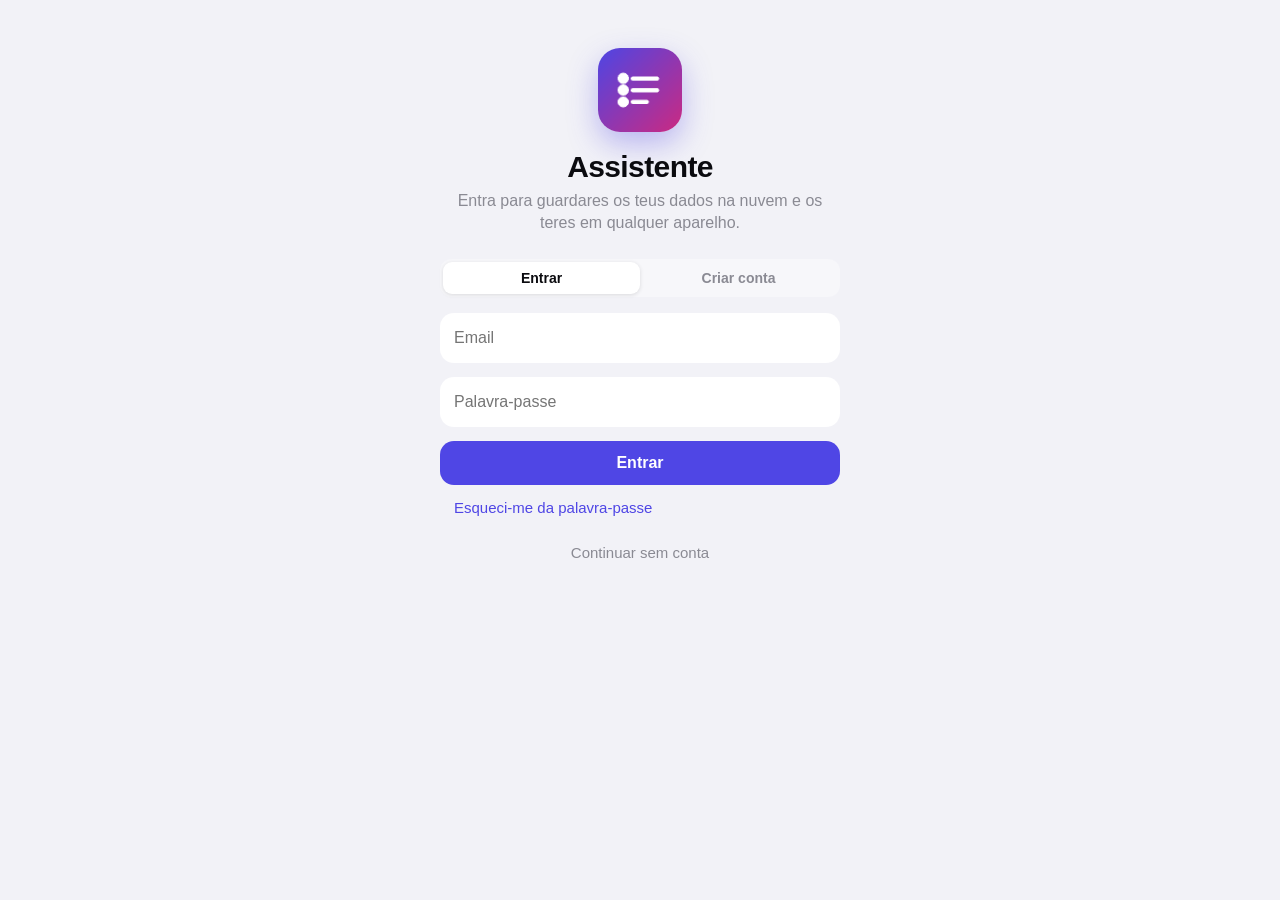
==== index.html @ 020ef9e4 "Cópia de segurança: exportar dados para ficheiro e repor sem duplicar Co-Authored-By: Claude Opus 5." ====
<!doctype html>
<html lang="pt">
<head>
  <meta charset="utf-8">
  <meta name="viewport" content="width=device-width, initial-scale=1, viewport-fit=cover">
  <meta name="theme-color" content="#f2f2f7" media="(prefers-color-scheme: light)">
  <meta name="theme-color" content="#000000" media="(prefers-color-scheme: dark)">
  <meta name="apple-mobile-web-app-capable" content="yes">
  <meta name="apple-mobile-web-app-status-bar-style" content="default">
  <meta name="apple-mobile-web-app-title" content="Assistente">
  <title>Assistente</title>
  <link rel="manifest" href="manifest.json">
  <link rel="apple-touch-icon" href="icons/icon-180.png">
  <link rel="stylesheet" href="style.css">
</head>
<body>
  <header class="topo">
    <h1 id="titulo">Início</h1>
  </header>

  <main id="conteudo"></main>

  <nav class="barra" id="barra"></nav>

  <!-- Folha (janela que sobe de baixo) usada para criar/editar tudo -->
  <dialog id="folha" class="folha"></dialog>

  <script src="db.js"></script>
  <script src="app.js"></script>
  <script src="financas.js"></script>
  <script src="nuvem.js"></script>
  <script src="copia.js"></script>
  <script src="arranque.js"></script>
</body>
</html>
---- style.css ----
/* ===== Cores (claro / escuro automático) ===== */
:root {
  --fundo: #f2f2f7;
  --cartao: #ffffff;
  --cartao-2: #f7f7fa;
  --texto: #0b0b0f;
  --suave: #8a8a93;
  --linha: rgba(60, 60, 67, .12);
  --acento: #4f46e5;
  --acento-suave: rgba(79, 70, 229, .12);
  --positivo: #15a34a;
  --negativo: #e11d48;
  --sombra: 0 1px 2px rgba(0,0,0,.04), 0 6px 20px rgba(0,0,0,.05);
  --barra: rgba(255, 255, 255, .78);
  --raio: 20px;
  --fundo-folha: #f2f2f7;
}
@media (prefers-color-scheme: dark) {
  :root {
    --fundo: #000000;
    --cartao: #1c1c1e;
    --cartao-2: #2c2c2e;
    --texto: #f5f5f7;
    --suave: #8e8e93;
    --linha: rgba(255, 255, 255, .1);
    --acento: #7c7cff;
    --acento-suave: rgba(124, 124, 255, .16);
    --positivo: #30d158;
    --negativo: #ff4d6d;
    --sombra: none;
    --barra: rgba(22, 22, 24, .78);
    --fundo-folha: #111113;
  }
}

* { box-sizing: border-box; -webkit-tap-highlight-color: transparent; }
html, body { margin: 0; min-height: 100%; }
body {
  font-family: -apple-system, BlinkMacSystemFont, "SF Pro Text", "Segoe UI", Roboto, sans-serif;
  background: var(--fundo);
  color: var(--texto);
  -webkit-font-smoothing: antialiased;
  font-variant-numeric: tabular-nums;
}
button, input, select, textarea { font: inherit; color: inherit; }
button { cursor: pointer; }

/* ===== Topo ===== */
.topo {
  position: sticky; top: 0; z-index: 5;
  padding: calc(env(safe-area-inset-top) + 10px) 20px 10px;
  background: var(--fundo);
}
.topo h1 { margin: 0; font-size: 32px; font-weight: 800; letter-spacing: -.02em; }

main { padding: 4px 16px calc(env(safe-area-inset-bottom) + 120px); }

/* ===== Barra de navegação ===== */
.barra {
  position: fixed; left: 12px; right: 12px;
  bottom: calc(env(safe-area-inset-bottom) + 10px);
  z-index: 10;
  display: flex;
  background: var(--barra);
  -webkit-backdrop-filter: saturate(180%) blur(20px);
  backdrop-filter: saturate(180%) blur(20px);
  border: 1px solid var(--linha);
  border-radius: 26px;
  padding: 6px;
  box-shadow: 0 10px 30px rgba(0,0,0,.12);
}
.barra button {
  flex: 1; border: 0; background: none;
  color: var(--suave);
  font-size: 10.5px; font-weight: 600;
  padding: 7px 0 5px;
  border-radius: 20px;
  display: flex; flex-direction: column; align-items: center; gap: 3px;
  transition: background .2s, color .2s;
}
.barra svg { width: 24px; height: 24px; }
.barra button.ativo { color: var(--acento); background: var(--acento-suave); }

/* ===== Blocos ===== */
.cartao {
  background: var(--cartao);
  border-radius: var(--raio);
  padding: 16px;
  margin-bottom: 12px;
  box-shadow: var(--sombra);
}
.toque { transition: transform .12s ease; }
.toque:active { transform: scale(.97); }

.secao {
  display: flex; align-items: baseline; justify-content: space-between;
  margin: 22px 4px 10px;
}
.secao h2 { margin: 0; font-size: 20px; font-weight: 700; letter-spacing: -.01em; }
.secao button { border: 0; background: none; color: var(--acento); font-weight: 600; font-size: 15px; padding: 4px; }

.subtitulo { color: var(--suave); margin: 0 4px 16px; font-size: 15px; }
.suave { color: var(--suave); }
.pos { color: var(--positivo); }
.neg { color: var(--negativo); }

/* Cartão de destaque (património) */
.destaque {
  background: linear-gradient(135deg, #4f46e5 0%, #7c3aed 55%, #db2777 120%);
  color: #fff;
  border-radius: 24px;
  padding: 20px;
  margin-bottom: 12px;
  box-shadow: 0 12px 30px rgba(79, 70, 229, .35);
}
.destaque small { opacity: .8; font-size: 13px; font-weight: 500; }
.destaque .grande { font-size: 36px; font-weight: 800; letter-spacing: -.02em; margin: 2px 0 14px; }
.destaque .linha-dupla { display: flex; gap: 10px; }
.destaque .linha-dupla > div {
  flex: 1; background: rgba(255,255,255,.16); border-radius: 14px; padding: 10px 12px;
}
.destaque .linha-dupla b { display: block; font-size: 17px; margin-top: 2px; }

/* Ações rápidas */
.rapidas { display: grid; grid-template-columns: repeat(3, 1fr); gap: 10px; margin-bottom: 4px; }
.rapidas button {
  border: 0; background: var(--cartao); border-radius: 18px;
  padding: 14px 6px; box-shadow: var(--sombra);
  display: flex; flex-direction: column; align-items: center; gap: 6px;
  font-size: 13px; font-weight: 600;
}
.rapidas .ic { font-size: 22px; width: 42px; height: 42px; border-radius: 14px;
  display: grid; place-items: center; background: var(--acento-suave); }

/* Listas (linhas dentro de um cartão) */
.lista { background: var(--cartao); border-radius: var(--raio); box-shadow: var(--sombra); overflow: hidden; margin-bottom: 12px; }
.linha {
  display: flex; align-items: center; gap: 12px;
  padding: 12px 16px; min-height: 60px;
  position: relative;
}
.linha + .linha::before {
  content: ""; position: absolute; top: 0; right: 0; left: 68px;
  border-top: 1px solid var(--linha);
}
.linha:active { background: var(--cartao-2); }
.icone {
  flex: none; width: 40px; height: 40px; border-radius: 12px;
  display: grid; place-items: center; font-size: 20px;
  background: var(--cartao-2);
}
.linha .meio { flex: 1; min-width: 0; }
.linha .meio b { display: block; font-weight: 600; font-size: 16px; white-space: nowrap; overflow: hidden; text-overflow: ellipsis; }
.linha .meio span { display: block; color: var(--suave); font-size: 13px; margin-top: 1px; white-space: nowrap; overflow: hidden; text-overflow: ellipsis; }
.linha .valor { font-weight: 700; font-size: 16px; text-align: right; white-space: nowrap; }
.linha .valor small { display: block; font-weight: 500; font-size: 12px; color: var(--suave); }

.dia { margin: 18px 6px 8px; font-size: 13px; font-weight: 600; color: var(--suave); text-transform: uppercase; letter-spacing: .03em; display: flex; justify-content: space-between; }

/* Notas */
.nota h3 { margin: 0 0 4px; font-size: 17px; }
.nota p { margin: 0 0 8px; color: var(--suave); font-size: 15px; line-height: 1.35;
  display: -webkit-box; -webkit-line-clamp: 3; -webkit-box-orient: vertical; overflow: hidden; white-space: pre-wrap; }
.nota small { color: var(--suave); font-size: 12px; }

.pesquisa {
  width: 100%; border: 0; border-radius: 12px;
  padding: 11px 14px 11px 38px; font-size: 16px;
  background: var(--cartao-2) url("data:image/svg+xml,%3Csvg xmlns='http://www.w3.org/2000/svg' width='18' height='18' fill='none' stroke='%238a8a93' stroke-width='2.2' stroke-linecap='round'%3E%3Ccircle cx='8' cy='8' r='6'/%3E%3Cpath d='m13 13 3.5 3.5'/%3E%3C/svg%3E") 12px center no-repeat;
  margin-bottom: 14px;
  outline: none;
}

.vazio { text-align: center; color: var(--suave); padding: 40px 24px; line-height: 1.5; }
.vazio .grande-ic { font-size: 44px; margin-bottom: 6px; }
.vazio button { margin-top: 14px; }

.em-breve { text-align: center; color: var(--suave); padding: 60px 20px; line-height: 1.5; }
.em-breve div { font-size: 52px; }

/* Segmentos (estilo iOS) */
.segmentos {
  display: flex; background: var(--cartao-2);
  border-radius: 12px; padding: 3px; margin-bottom: 16px;
}
.segmentos button {
  flex: 1; border: 0; background: none; border-radius: 9px;
  padding: 8px 4px; font-size: 14px; font-weight: 600; color: var(--suave);
  transition: background .2s, color .2s;
}
.segmentos button.ativo { background: var(--cartao); color: var(--texto); box-shadow: 0 1px 4px rgba(0,0,0,.12); }
.cartao-2 .segmentos button.ativo { background: var(--cartao); }

/* Seletor de mês */
.mes {
  display: flex; align-items: center; justify-content: space-between;
  margin: 0 0 12px;
}
.mes b { font-size: 17px; }
.mes button {
  border: 0; width: 38px; height: 38px; border-radius: 50%;
  background: var(--cartao); box-shadow: var(--sombra); font-size: 18px; color: var(--acento);
}

/* Resumo */
.tres { display: grid; grid-template-columns: repeat(3, 1fr); gap: 8px; margin-bottom: 12px; }
.tres .cartao { margin: 0; padding: 12px; }
.tres small { color: var(--suave); font-size: 12px; font-weight: 600; }
.tres b { display: block; font-size: 16px; margin-top: 4px; white-space: nowrap; }

.barra-cat { margin: 12px 0; }
.barra-cat .topo-cat { display: flex; justify-content: space-between; font-size: 15px; margin-bottom: 6px; }
.barra-cat .topo-cat span:last-child { font-weight: 700; }
.barra-cat .trilho { height: 8px; border-radius: 4px; background: var(--cartao-2); overflow: hidden; }
.barra-cat .enche { height: 100%; border-radius: 4px; background: var(--acento); }

/* Botões */
.btn {
  border: 0; border-radius: 14px; padding: 13px 18px;
  font-weight: 600; font-size: 16px;
  background: var(--acento); color: #fff;
}
.btn.claro { background: var(--acento-suave); color: var(--acento); }
.btn.perigo { background: none; color: var(--negativo); width: 100%; margin-top: 8px; }
.btn.largo { width: 100%; }

.fab {
  position: fixed; z-index: 9;
  right: 20px;
  bottom: calc(env(safe-area-inset-bottom) + 92px);
  width: 58px; height: 58px; border-radius: 20px;
  border: 0; background: var(--acento); color: #fff;
  display: grid; place-items: center;
  box-shadow: 0 10px 24px rgba(79, 70, 229, .45);
  transition: transform .12s;
}
.fab:active { transform: scale(.92); }
.fab svg { width: 28px; height: 28px; }

/* ===== Folha (bottom sheet) ===== */
/* O <dialog> é um contentor transparente do tamanho do ecrã visível;
   a caixa (.folha-caixa) encosta em baixo e nunca passa para baixo da barra de estado. */
html.folha-aberta, html.folha-aberta body { overflow: hidden; }
.folha {
  position: fixed; left: 0; right: 0; top: 0; bottom: auto;
  width: 100%; max-width: 100%; height: 100%; max-height: none;
  margin: 0; border: 0; background: transparent; color: var(--texto);
  padding: calc(env(safe-area-inset-top) + 12px) 0 0;
  overflow: hidden;
}
.folha[open] { display: flex; flex-direction: column; justify-content: flex-end; }
.folha::backdrop { background: rgba(0,0,0,.45); }
.folha-caixa {
  display: flex; flex-direction: column;
  max-height: 100%; min-height: 0;
  background: var(--fundo-folha);
  border-radius: 22px 22px 0 0;
  overflow: hidden;
  animation: subir .28s cubic-bezier(.2,.9,.3,1);
}
@keyframes subir { from { transform: translateY(100%); } to { transform: none; } }
@media (min-width: 600px) {
  .folha[open] { justify-content: center; align-items: center; padding: 24px; }
  .folha-caixa { width: 520px; max-height: 90%; border-radius: 22px; animation: none; }
}
.folha-topo {
  flex: none; position: relative;
  display: grid; grid-template-columns: 1fr auto 1fr; align-items: center;
  padding: 16px 16px 10px; background: var(--fundo-folha);
  border-bottom: 1px solid var(--linha);
}
.folha-topo::before {
  content: ""; position: absolute; top: 6px; left: 50%; transform: translateX(-50%);
  width: 36px; height: 5px; border-radius: 3px; background: var(--linha);
}
.folha-topo b { font-size: 17px; text-align: center; white-space: nowrap; }
.folha-topo button { border: 0; background: none; font-size: 16px; padding: 6px 2px; color: var(--acento); min-height: 40px; }
.folha-topo > :first-child { justify-self: start; }
.folha-topo > :last-child { justify-self: end; }
.folha-topo button.guardar { font-weight: 700; }
.folha-corpo {
  flex: 1 1 auto; min-height: 0;
  overflow-y: auto; -webkit-overflow-scrolling: touch;
  overscroll-behavior: contain;
  padding: 12px 16px 24px;
}
.folha-corpo:last-child { padding-bottom: calc(env(safe-area-inset-bottom) + 24px); }
.folha-rodape {
  flex: none;
  padding: 10px 16px calc(env(safe-area-inset-bottom) + 10px);
  background: var(--fundo-folha);
  border-top: 1px solid var(--linha);
}
.folha .folha-rodape .btn { margin: 0; }

.campo { margin-bottom: 14px; }
.campo label { display: block; font-size: 13px; font-weight: 600; color: var(--suave); margin: 0 4px 6px; text-transform: uppercase; letter-spacing: .03em; }
.campo input, .campo select, .campo textarea {
  width: 100%; border: 0; border-radius: 14px;
  background: var(--cartao); padding: 13px 14px;
  font-size: 16px; outline: none;
  -webkit-appearance: none; appearance: none;
}
.campo select {
  background-image: url("data:image/svg+xml,%3Csvg xmlns='http://www.w3.org/2000/svg' width='12' height='8' fill='none' stroke='%238a8a93' stroke-width='2' stroke-linecap='round'%3E%3Cpath d='m1 1 5 5 5-5'/%3E%3C/svg%3E");
  background-repeat: no-repeat; background-position: right 14px center;
}
.campo textarea { min-height: min(220px, 30vh); min-height: min(220px, 30dvh); resize: none; line-height: 1.45; }
.campo input:focus, .campo select:focus, .campo textarea:focus { box-shadow: 0 0 0 2px var(--acento); }
.campo .ajuda { font-size: 13px; color: var(--suave); margin: 6px 4px 0; }
.dois { display: grid; grid-template-columns: minmax(0,1fr) minmax(0,1fr); gap: 10px; }
.campo input[type=date] { min-width: 0; display: block; }
.campo input, .campo select { min-height: 50px; }
.campo input[type=date]::-webkit-date-and-time-value { text-align: left; }

.valor-grande {
  text-align: center; font-size: 44px !important; font-weight: 800;
  background: none !important; padding: 8px 0 !important; letter-spacing: -.02em;
}
.valor-grande:focus { box-shadow: none !important; }

.chips { display: flex; flex-wrap: wrap; gap: 8px; }
.chips button {
  border: 0; border-radius: 999px; padding: 9px 13px;
  background: var(--cartao); font-size: 14px; font-weight: 500;
}
.chips button.ativo { background: var(--acento); color: #fff; }

.erro { color: var(--negativo); font-size: 14px; margin: 0 4px 12px; min-height: 1em; }

.cores { display: flex; gap: 10px; flex-wrap: wrap; }
.cores button { width: 34px; height: 34px; border-radius: 50%; border: 3px solid transparent; }
.cores button.ativo { border-color: var(--texto); }

/* ===== Conta / login ===== */
.topo { display: flex; align-items: center; justify-content: space-between; gap: 12px; }
.conta-btn {
  flex: none; width: 38px; height: 38px; border-radius: 50%; border: 0;
  background: var(--acento-suave); color: var(--acento);
  font-weight: 700; font-size: 16px; position: relative;
}
.conta-btn::after {
  content: ""; position: absolute; right: 0; bottom: 0;
  width: 11px; height: 11px; border-radius: 50%;
  border: 2px solid var(--fundo); background: var(--positivo);
}
.conta-btn[data-estado="sem-conta"]::after { display: none; }
.conta-btn[data-estado="a sincronizar"]::after { background: #f59e0b; }
.conta-btn[data-estado="offline"]::after { background: var(--suave); }
.conta-btn[data-estado="erro"]::after { background: var(--negativo); }

body.com-login { overflow: hidden; }
.login {
  position: fixed; inset: 0; z-index: 50; overflow-y: auto;
  background: var(--fundo);
  padding: calc(env(safe-area-inset-top) + 48px) 24px calc(env(safe-area-inset-bottom) + 24px);
  display: flex; flex-direction: column; align-items: center; text-align: center;
}
.login > * { width: 100%; max-width: 400px; }
.login-icone { width: 84px !important; height: 84px; border-radius: 22px; box-shadow: 0 12px 30px rgba(79,70,229,.35); }
.login h1 { font-size: 30px; margin: 18px 0 6px; letter-spacing: -.02em; }
.login p { margin: 0 0 24px; line-height: 1.4; }
.login form { text-align: left; }
.login .info { color: var(--positivo); font-size: 14px; margin: 0 4px 12px; line-height: 1.4; }
.login .info:empty, .login .erro:empty { display: none; }
.link { border: 0; background: none; color: var(--acento); font-size: 15px; padding: 14px; font-weight: 500; }
.link.suave { color: var(--suave); }
.folha .btn.largo { margin-bottom: 10px; }

/* ===== Avisos ===== */
.aviso {
  background: var(--cartao); border-radius: var(--raio); box-shadow: var(--sombra);
  padding: 14px 16px; margin-bottom: 12px;
  border-left: 4px solid #f59e0b;
}
.aviso-topo { display: flex; gap: 8px; align-items: center; font-size: 16px; }
.aviso p { margin: 6px 0 12px; color: var(--suave); font-size: 14px; line-height: 1.4; }
.aviso-botoes { display: flex; gap: 8px; }
.aviso-botoes .btn { flex: 1; padding: 10px 12px; font-size: 15px; }
.linha .meio span.alerta { color: #d97706; font-weight: 600; }

.aviso.dica { border-left-color: var(--acento); }

/* Subscrições */
.segmentos.quatro button { font-size: 13px; padding: 8px 2px; }
.linha.pausa { opacity: .5; }
/* Textos de ajuda fora de um campo (previsões, avisos curtos) */
.ajuda { font-size: 13px; color: var(--suave); margin: -4px 4px 14px; line-height: 1.4; }
.campo .ajuda { margin: 6px 4px 0; }
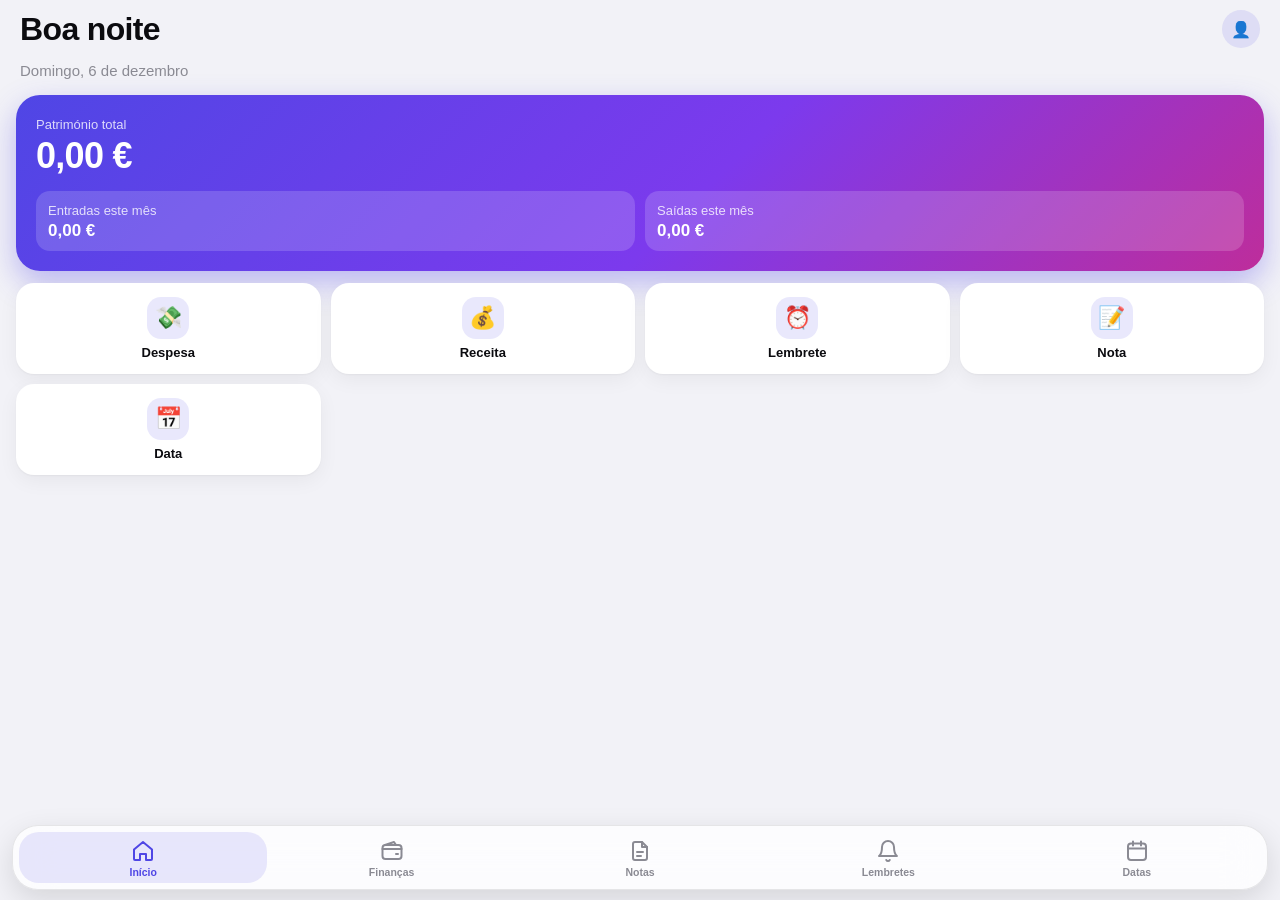
==== commit 38bf3ee6: "Merge remote-tracking branch 'origin/claude/datas-google-calendar-wyfqrv' into claude/publicar-m3b0i" ====
--- a/index.html
+++ b/index.html
@@ -28,6 +28,8 @@
   <script src="db.js"></script>
   <script src="app.js"></script>
   <script src="financas.js"></script>
+  <script src="lembretes.js"></script>
+  <script src="datas.js"></script>
   <script src="nuvem.js"></script>
   <script src="copia.js"></script>
   <script src="arranque.js"></script>
--- a/style.css
+++ b/style.css
@@ -122,7 +122,7 @@
 .destaque .linha-dupla b { display: block; font-size: 17px; margin-top: 2px; }
 
 /* Ações rápidas */
-.rapidas { display: grid; grid-template-columns: repeat(3, 1fr); gap: 10px; margin-bottom: 4px; }
+.rapidas { display: grid; grid-template-columns: repeat(4, 1fr); gap: 10px; margin-bottom: 4px; }
 .rapidas button {
   border: 0; background: var(--cartao); border-radius: 18px;
   padding: 14px 6px; box-shadow: var(--sombra);
@@ -387,3 +387,36 @@
 /* Textos de ajuda fora de um campo (previsões, avisos curtos) */
 .ajuda { font-size: 13px; color: var(--suave); margin: -4px 4px 14px; line-height: 1.4; }
 .campo .ajuda { margin: 6px 4px 0; }
+
+/* Lembretes */
+.linha.lembrete { align-items: flex-start; }
+.linha.lembrete + .linha.lembrete::before { left: 56px; }
+.visto {
+  flex: none; width: 26px; height: 26px; margin: 2px 2px 0 0; padding: 0;
+  border-radius: 50%; border: 2px solid var(--suave); background: none;
+  position: relative; transition: background .15s, border-color .15s;
+}
+.visto.feito { background: var(--acento); border-color: var(--acento); }
+.visto.feito::after {
+  content: ""; position: absolute; left: 7px; top: 3px; width: 6px; height: 11px;
+  border: solid #fff; border-width: 0 2.5px 2.5px 0; transform: rotate(45deg);
+}
+.linha.lembrete .meio b { white-space: normal; font-weight: 500; }
+.linha.lembrete .meio span { white-space: normal; display: -webkit-box; -webkit-line-clamp: 2; -webkit-box-orient: vertical; }
+.linha.lembrete.concluido .meio b { color: var(--suave); }
+.linha .meio b .prioridade { display: inline; margin: 0; color: var(--acento); font-weight: 800; font-size: inherit; }
+.linha .meio span.atrasado { color: var(--negativo); }
+.dia.atrasado { color: var(--negativo); }
+.campo textarea.curta { min-height: 72px; }
+
+/* Datas */
+.linha .valor.data-dia { font-size: 20px; line-height: 1.05; text-align: center; min-width: 40px; }
+.linha .valor.data-dia small { text-transform: uppercase; font-size: 11px; font-weight: 600; }
+.passos { background: var(--cartao); border-radius: var(--raio); padding: 6px 16px; margin-bottom: 12px; }
+.passo { display: flex; gap: 12px; padding: 10px 0; font-size: 15px; line-height: 1.4; }
+.passo + .passo { border-top: 1px solid var(--linha); }
+.passo > span {
+  flex: none; width: 26px; height: 26px; border-radius: 50%;
+  display: grid; place-items: center; font-size: 13px; font-weight: 700;
+  background: var(--acento-suave); color: var(--acento);
+}
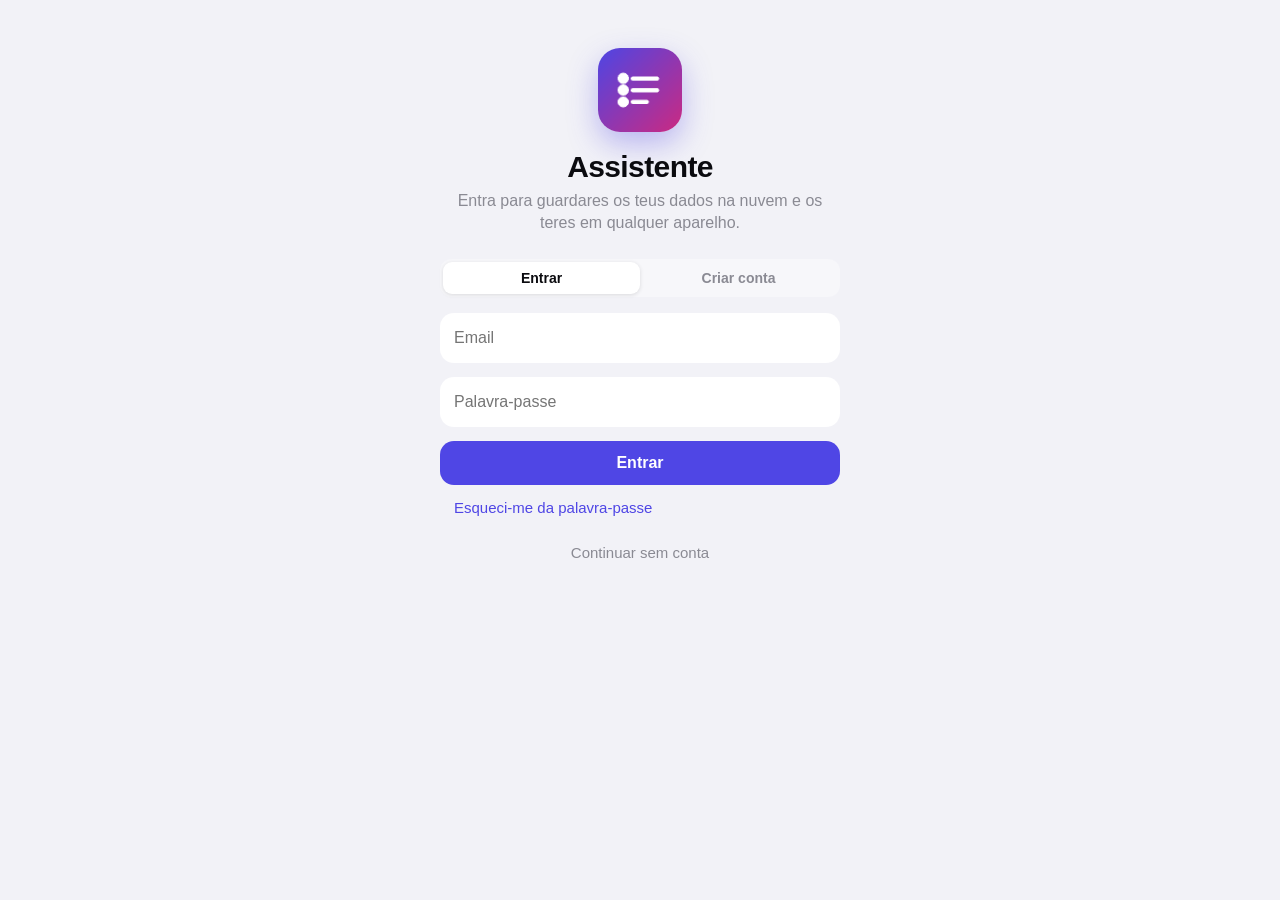
==== commit 8adbd386: "Importar extratos: CSV, PDF e prints → movimentos nas Finanças (versão 12) - Finanças → Movimentos →" ====
--- a/index.html
+++ b/index.html
@@ -28,6 +28,7 @@
   <script src="db.js"></script>
   <script src="app.js"></script>
   <script src="financas.js"></script>
+  <script src="importar.js"></script>
   <script src="lembretes.js"></script>
   <script src="datas.js"></script>
   <script src="nuvem.js"></script>
--- a/style.css
+++ b/style.css
@@ -122,14 +122,14 @@
 .destaque .linha-dupla b { display: block; font-size: 17px; margin-top: 2px; }
 
 /* Ações rápidas */
-.rapidas { display: grid; grid-template-columns: repeat(4, 1fr); gap: 10px; margin-bottom: 4px; }
+.rapidas { display: grid; grid-template-columns: repeat(5, 1fr); gap: 8px; margin-bottom: 4px; }
 .rapidas button {
   border: 0; background: var(--cartao); border-radius: 18px;
-  padding: 14px 6px; box-shadow: var(--sombra);
+  padding: 12px 2px; box-shadow: var(--sombra); min-width: 0;
   display: flex; flex-direction: column; align-items: center; gap: 6px;
-  font-size: 13px; font-weight: 600;
-}
-.rapidas .ic { font-size: 22px; width: 42px; height: 42px; border-radius: 14px;
+  font-size: 12px; font-weight: 600;
+}
+.rapidas .ic { font-size: 20px; width: 38px; height: 38px; border-radius: 14px;
   display: grid; place-items: center; background: var(--acento-suave); }
 
 /* Listas (linhas dentro de um cartão) */
@@ -420,3 +420,21 @@
   display: grid; place-items: center; font-size: 13px; font-weight: 700;
   background: var(--acento-suave); color: var(--acento);
 }
+
+/* Importar extratos */
+.importar-abrir { margin-bottom: 12px; }
+.importar-botoes { margin-bottom: 14px; }
+.importar-botoes .btn { padding: 13px 8px; font-size: 15px; }
+.importar-ficheiros .tirar { border: 0; background: none; color: var(--suave); font-size: 18px; padding: 8px; }
+.importar-estado { margin: 0 4px 14px; font-weight: 600; color: var(--acento); min-height: 0; }
+.importar-resumo { margin-bottom: 14px; }
+.importar-resumo b { font-size: 17px; }
+.importar-resumo p { margin: 6px 0 0; color: var(--suave); font-size: 14px; line-height: 1.4; }
+.importar-resumo .nota-importar { color: var(--texto); }
+.linha.importar-item { cursor: pointer; }
+.linha.importar-item .visto { margin: 0; }
+.linha.importar-item + .linha::before, .importar-editor + .linha::before { left: 54px; }
+.linha.importar-item.desmarcado .meio, .linha.importar-item.desmarcado .valor { opacity: .45; }
+.linha.importar-item .meio span.alerta { white-space: normal; }
+.importar-editor { padding: 6px 16px 14px; background: var(--cartao-2); }
+.importar-editor .campo input, .importar-editor .campo select { background: var(--cartao); }
